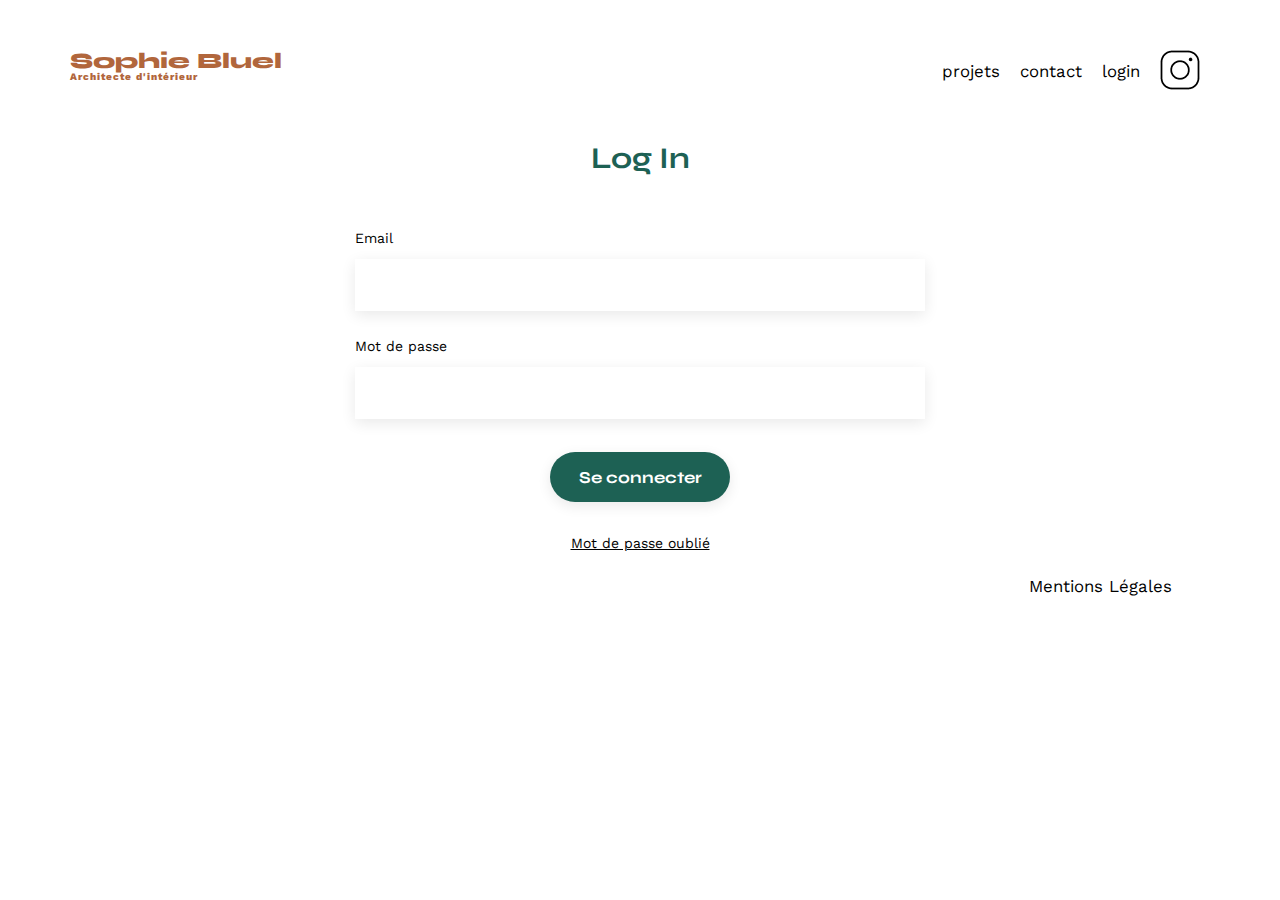
==== login-page.html @ d867390a "feat(all)update of all docs" ====
<!DOCTYPE html>
<html lang="fr">
  <head>
    <meta charset="UTF-8" />
    <title>Sophie Bluel - Architecte d'intérieur</title>
    <meta name="viewport" content="width=device-width, initial-scale=1.0" />
    <link rel="preconnect" href="https://fonts.googleapis.com" />
    <link rel="preconnect" href="https://fonts.gstatic.com" crossorigin />
    <link
      href="https://fonts.googleapis.com/css2?family=Syne:wght@700;800&family=Work+Sans&display=swap"
      rel="stylesheet"
    />
    <meta name="description" content="" />
    <link
      rel="stylesheet"
      href="https://cdnjs.cloudflare.com/ajax/libs/font-awesome/6.0.0-beta3/css/all.min.css"
    />
    <link rel="stylesheet" href="./assets/style.css" />
    <script src="./services/login.js" defer></script>
  </head>
  <body>
    <header>
      <h1>Sophie Bluel <span>Architecte d'intérieur</span></h1>
      <nav>
        <ul>
          <li>projets</li>
          <li>contact</li>
          <li>login</li>
          <li><img src="./assets/icons/instagram.png" alt="Instagram" /></li>
        </ul>
      </nav>
    </header>
    <main>
      <section class="contact">
        <h2>Log In</h2>
        <form id="login-form" action="#" method="post">
          <label for="email">Email</label>
          <input type="email" name="email" id="email" required />
          <label for="password">Mot de passe</label>
          <input type="password" name="password" id="password" required />
          <input type="submit" value="Se connecter" />
        </form>
        <p id="forgot-password">Mot de passe oublié</p>
      </section>
    </main>

    <footer>
      <nav>
        <ul>
          <li>Mentions Légales</li>
        </ul>
      </nav>
    </footer>
  </body>
</html>
---- assets/style.css ----
/* http://meyerweb.com/eric/tools/css/reset/
   v2.0 | 20110126
   License: none (public domain)
*/

html,
body,
div,
span,
applet,
object,
iframe,
h1,
h2,
h3,
h4,
h5,
h6,
p,
blockquote,
pre,
a,
abbr,
acronym,
address,
big,
cite,
code,
del,
dfn,
em,
img,
ins,
kbd,
q,
s,
samp,
small,
strike,
strong,
sub,
sup,
tt,
var,
b,
u,
i,
center,
dl,
dt,
dd,
ol,
ul,
li,
fieldset,
form,
label,
legend,
table,
caption,
tbody,
tfoot,
thead,
tr,
th,
td,
article,
aside,
canvas,
details,
embed,
figure,
figcaption,
footer,
header,
hgroup,
menu,
nav,
output,
ruby,
section,
summary,
time,
mark,
audio,
video {
  margin: 0;
  padding: 0;
  border: 0;
  font-size: 100%;
  font: inherit;
  vertical-align: baseline;
}
/* HTML5 display-role reset for older browsers */
article,
aside,
details,
figcaption,
figure,
footer,
header,
hgroup,
menu,
nav,
section {
  display: block;
}
body {
  line-height: 1;
}
ol,
ul {
  list-style: none;
}
blockquote,
q {
  quotes: none;
}
blockquote:before,
blockquote:after,
q:before,
q:after {
  content: "";
  content: none;
}
table {
  border-collapse: collapse;
  border-spacing: 0;
}
/** end reset css**/
body {
  max-width: 1140px;
  margin: auto;
  font-family: "Work Sans";
  font-size: 14px;
}
header {
  display: flex;
  justify-content: space-between;
  margin: 50px 0;
}
section {
  margin: 50px 0;
}

h1 {
  display: flex;
  flex-direction: column;
  font-family: "Syne";
  font-size: 22px;
  font-weight: 800;
  color: #b1663c;
}

h1 > span {
  font-family: "Work Sans";
  font-size: 10px;
  letter-spacing: 0.1em;
}

h2 {
  font-family: "Syne";
  font-weight: 700;
  font-size: 30px;
  color: #1d6154;
}
nav ul {
  display: flex;
  align-items: center;
  list-style-type: none;
}
nav li {
  padding: 0 10px;
  font-size: 1.2em;
}

li:hover {
  color: #b1663c;
}
#introduction {
  display: flex;
  align-items: center;
}
#introduction figure {
  flex: 1;
}
#introduction img {
  display: block;
  margin: auto;
  width: 80%;
}

#introduction article {
  flex: 1;
}
#introduction h2 {
  margin-bottom: 1em;
}

#introduction p {
  margin-bottom: 0.5em;
}
#portfolio h2 {
  text-align: center;
  margin-bottom: 1em;
}

.btn-filter {
  display: flex;
  justify-content: center;
  gap: 10px;
  margin: 10px;
}

.gallery {
  width: 100%;
  display: grid;
  grid-template-columns: 1fr 1fr 1fr;
  grid-column-gap: 20px;
  grid-row-gap: 20px;
}

.gallery img {
  width: 100%;
}
.contact {
  width: 50%;
  margin: auto;
}
.contact > * {
  text-align: center;
}
.contact h2 {
  margin-bottom: 20px;
}
.contact form {
  text-align: left;
  margin-top: 30px;
  display: flex;
  flex-direction: column;
}

.contact input {
  height: 50px;
  font-size: 1.2em;
  border: none;
  box-shadow: 0px 4px 14px rgba(0, 0, 0, 0.09);
}
.contact label {
  margin: 2em 0 1em 0;
}
.contact textarea {
  border: none;
  box-shadow: 0px 4px 14px rgba(0, 0, 0, 0.09);
}

input[type="submit"] {
  font-family: "Syne";
  font-weight: 700;
  color: white;
  background-color: #1d6154;
  margin: 2em auto;
  width: 180px;
  text-align: center;
  border-radius: 60px;
}

footer nav ul {
  display: flex;
  justify-content: flex-end;
  margin: 2em;
}

#forgot-password {
  text-decoration: underline;
}

/* MODAL CREATION */

.modal {
  display: none; /* Hidden by default */
  position: fixed; /* Fixed position to overlay the rest of the content */
  z-index: 1; /* Set modal to be on top of everything */
  left: 0;
  top: 0;
  width: 100%;
  height: 100%;
  overflow: auto; /* Allow scrolling if content exceeds modal height */
  background-color: rgba(
    0,
    0,
    0,
    0.5
  ); /* Semi-transparent background to darken the rest of the content */
}

.modal-page2 {
  display: none; /* Hidden by default */
  position: fixed; /* Fixed position to overlay the rest of the content */
  z-index: 1; /* Set modal to be on top of everything */
  left: 0;
  top: 0;
  width: 100%;
  height: 100%;
  overflow: auto; /* Allow scrolling if content exceeds modal height */
  background-color: rgba(
    0,
    0,
    0,
    0.5
  ); /* Semi-transparent background to darken the rest of the content */
}

.modal-content {
  background-color: #fefefe;
  margin: 15% auto; /* Center modal vertically and horizontally */
  padding: 20px;
  border: 1px solid #888;
  width: 80%;
}

.close {
  color: #aaa;
  float: right;
  font-size: 28px;
  font-weight: bold;
}

.close:hover,
.close:focus {
  color: black;
  text-decoration: none;
  cursor: pointer;
}

#modal-gallery {
  display: flex;
  flex-wrap: wrap;
  justify-content: center;
}

.modal-subgallery {
  display: flex;
  flex-direction: column;
  align-items: center;
  width: 100%;
  gap: 15px;
}

.modal-subgallery hr {
  border-style: solid;
  color: black;
  width: 100%;
}

.modal-subgallery button {
  width: 200px;
}

.card {
  display: flex;
  flex-direction: column;
  align-items: center;
  text-align: center;
  margin: 10px;
  width: calc(20% - 20px);
  margin: 10px;
  position: relative;
}

.card img {
  width: 100%;
  height: auto;
}

.card p {
  margin: 10px 0;
}

.modal-content {
  display: flex;
  flex-wrap: wrap;
  flex-direction: column;
  justify-content: center;
  text-align: center;
}

.modal-title {
  font-size: 2rem;
}

.fa-trash-can {
  color: white;
  background-color: black;
  padding: 5px;
  border-radius: 5px;
  position: absolute;
  top: 5px;
  right: 5px;
}

/* .modal-page2 {
  display: none;
}

.modal-page2 :active {
  display: initial;
} */
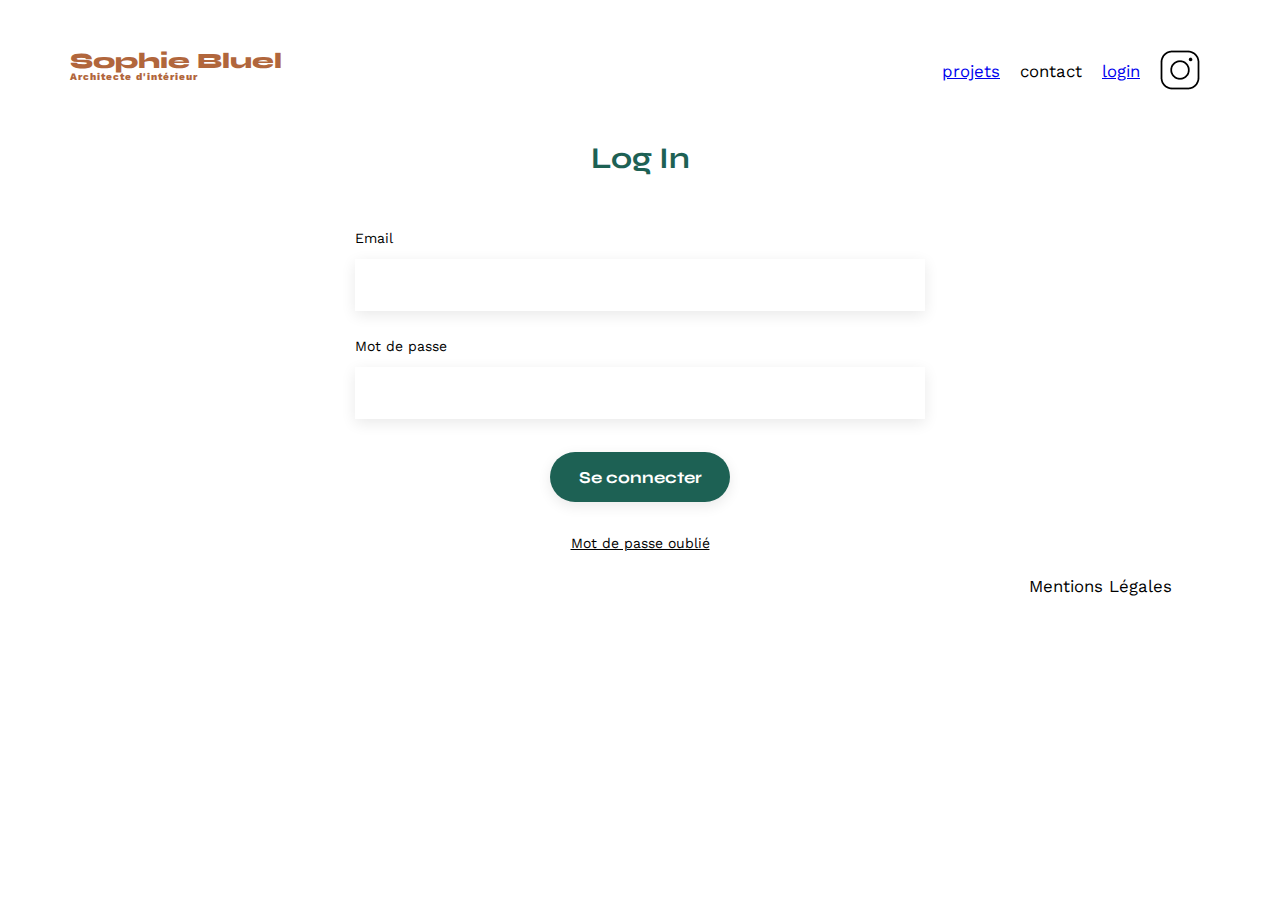
==== commit ce2a49b5: "feat(all files)updating files and splitted files" ====
--- a/login-page.html
+++ b/login-page.html
@@ -23,9 +23,9 @@
       <h1>Sophie Bluel <span>Architecte d'intérieur</span></h1>
       <nav>
         <ul>
-          <li>projets</li>
+          <li><a href="index.html">projets</a></li>
           <li>contact</li>
-          <li>login</li>
+          <li><a href="login-page.html">login</a></li>
           <li><img src="./assets/icons/instagram.png" alt="Instagram" /></li>
         </ul>
       </nav>
--- a/assets/style.css
+++ b/assets/style.css
@@ -406,3 +406,22 @@
 .modal-page2 :active {
   display: initial;
 } */
+
+.btn-filter button {
+  font-family: "Syne";
+  font-weight: 700;
+  color: #1d6154;
+  background-color: white;
+  padding: 0.7em;
+  text-align: center;
+  border-radius: 60px;
+}
+
+.btn-filter button:hover {
+  color: white;
+  background-color: #1d6154;
+}
+
+#editBtn {
+  display: none;
+}
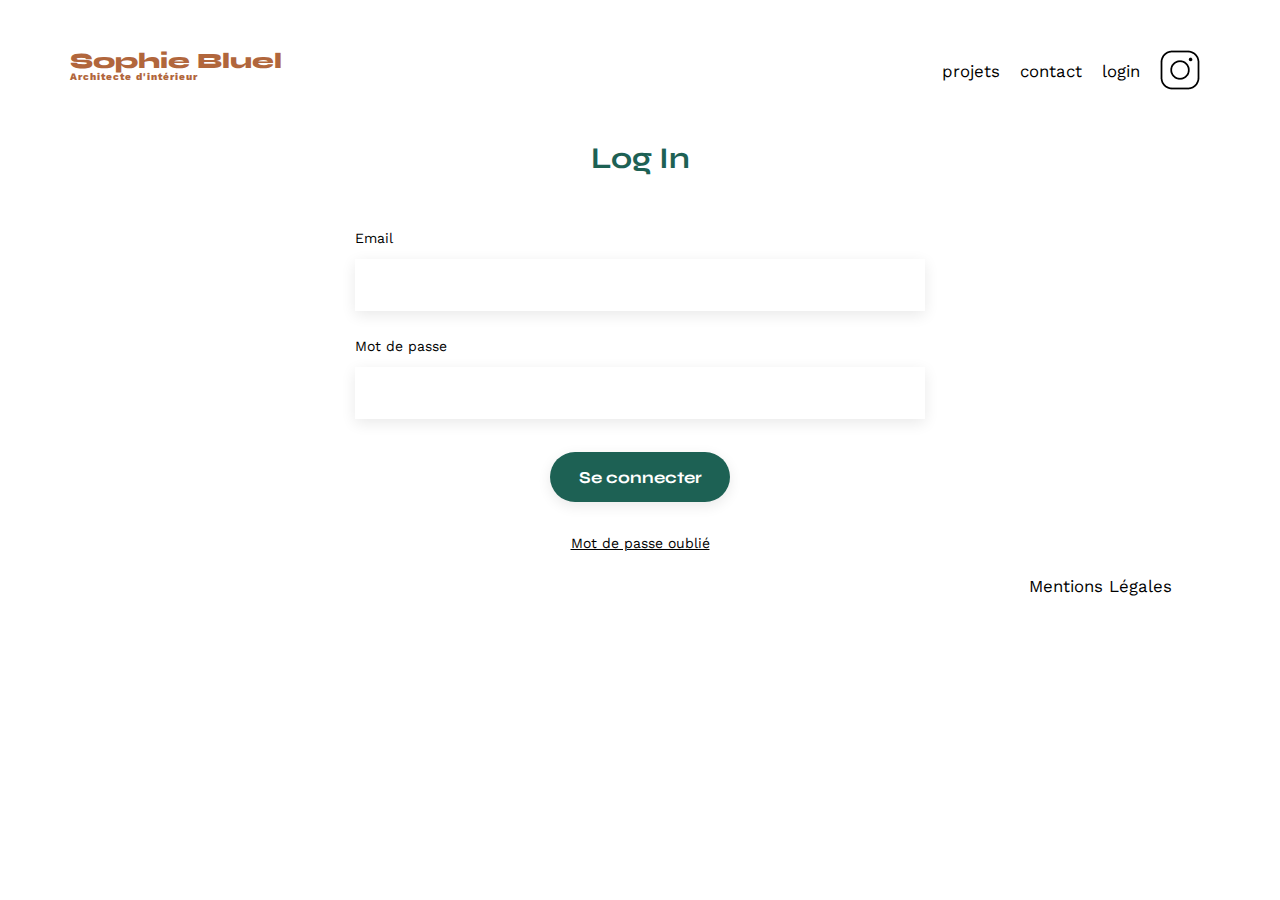
==== commit dcc82321: "fix(docs)general improvements" ====
--- a/login-page.html
+++ b/login-page.html
@@ -40,6 +40,7 @@
           <input type="password" name="password" id="password" required />
           <input type="submit" value="Se connecter" />
         </form>
+        <p id="error-message" style="color: red"></p>
         <p id="forgot-password">Mot de passe oublié</p>
       </section>
     </main>
--- a/assets/style.css
+++ b/assets/style.css
@@ -164,6 +164,7 @@
   font-size: 30px;
   color: #1d6154;
 }
+
 nav ul {
   display: flex;
   align-items: center;
@@ -278,45 +279,35 @@
 /* MODAL CREATION */
 
 .modal {
-  display: none; /* Hidden by default */
-  position: fixed; /* Fixed position to overlay the rest of the content */
-  z-index: 1; /* Set modal to be on top of everything */
+  display: none;
+  position: fixed;
+  z-index: 1;
   left: 0;
   top: 0;
   width: 100%;
   height: 100%;
-  overflow: auto; /* Allow scrolling if content exceeds modal height */
-  background-color: rgba(
-    0,
-    0,
-    0,
-    0.5
-  ); /* Semi-transparent background to darken the rest of the content */
+  overflow: auto;
+  background-color: rgba(0, 0, 0, 0.5);
 }
 
 .modal-page2 {
-  display: none; /* Hidden by default */
-  position: fixed; /* Fixed position to overlay the rest of the content */
-  z-index: 1; /* Set modal to be on top of everything */
+  display: none;
+  position: fixed;
+  z-index: 1;
   left: 0;
   top: 0;
   width: 100%;
   height: 100%;
-  overflow: auto; /* Allow scrolling if content exceeds modal height */
-  background-color: rgba(
-    0,
-    0,
-    0,
-    0.5
-  ); /* Semi-transparent background to darken the rest of the content */
+  overflow: auto;
+  background-color: rgba(0, 0, 0, 0.5);
 }
 
 .modal-content {
   background-color: #fefefe;
-  margin: 15% auto; /* Center modal vertically and horizontally */
+  margin: 15% auto;
   padding: 20px;
   border: 1px solid #888;
-  width: 80%;
+  width: 50%;
 }
 
 .close {
@@ -333,9 +324,15 @@
   cursor: pointer;
 }
 
+.modal-title {
+  text-align: center;
+  padding: 30px;
+}
+
 #modal-gallery {
   display: flex;
   flex-wrap: wrap;
+  width: 100%;
   justify-content: center;
 }
 
@@ -358,13 +355,8 @@
 }
 
 .card {
-  display: flex;
-  flex-direction: column;
-  align-items: center;
-  text-align: center;
-  margin: 10px;
-  width: calc(20% - 20px);
-  margin: 10px;
+  flex: 0 1 calc(18% - 10px);
+  margin: 5px;
   position: relative;
 }
 
@@ -378,11 +370,11 @@
 }
 
 .modal-content {
-  display: flex;
-  flex-wrap: wrap;
-  flex-direction: column;
-  justify-content: center;
-  text-align: center;
+  background-color: #fefefe;
+  margin: 15% auto;
+  padding: 20px;
+  border: 1px solid #888;
+  width: 50%;
 }
 
 .modal-title {
@@ -399,6 +391,17 @@
   right: 5px;
 }
 
+#add-project-btn {
+  font-family: "Syne";
+  font-weight: 700;
+  color: white;
+  background-color: #1d6154;
+  margin: 2em auto;
+  width: 180px;
+  text-align: center;
+  border-radius: 60px;
+}
+
 /* .modal-page2 {
   display: none;
 }
@@ -424,4 +427,78 @@
 
 #editBtn {
   display: none;
-}
+  font-family: "Syne";
+  background: none;
+  border: none;
+  cursor: pointer;
+  color: inherit;
+  margin-bottom: 30px;
+  align-items: center;
+}
+
+a {
+  text-decoration: none;
+  color: black;
+}
+
+#del-gallery {
+  color: red;
+}
+
+.project-header {
+  display: flex;
+  align-items: center;
+  justify-content: center;
+}
+
+.project-header h2 {
+  padding: 0;
+  margin-right: 20px;
+}
+
+#logoutButton {
+  display: none;
+  font-family: inherit;
+}
+
+#addPhotoPage .modal-content {
+  line-height: 35px;
+}
+
+#addPhotoPage .fa-image {
+  color: #b9c5cc;
+}
+
+#icon-and-photo-input {
+  background-color: #e8f1f6;
+  display: flex;
+  flex-direction: column;
+  align-items: center;
+  justify-content: center;
+}
+
+.custom-file-upload {
+  display: flex;
+  flex-direction: column;
+  align-items: center;
+  justify-content: center;
+  gap: 10px;
+}
+
+.custom-file-upload span {
+  display: inline;
+  padding: 5px 20px;
+  cursor: pointer;
+  background-color: #cbd6dc;
+  border-radius: 20px;
+  color: #306685;
+}
+
+.custom-file-upload input[type="file"] {
+  display: none;
+}
+
+#btn-valider {
+  display: flex;
+  justify-content: center;
+}
